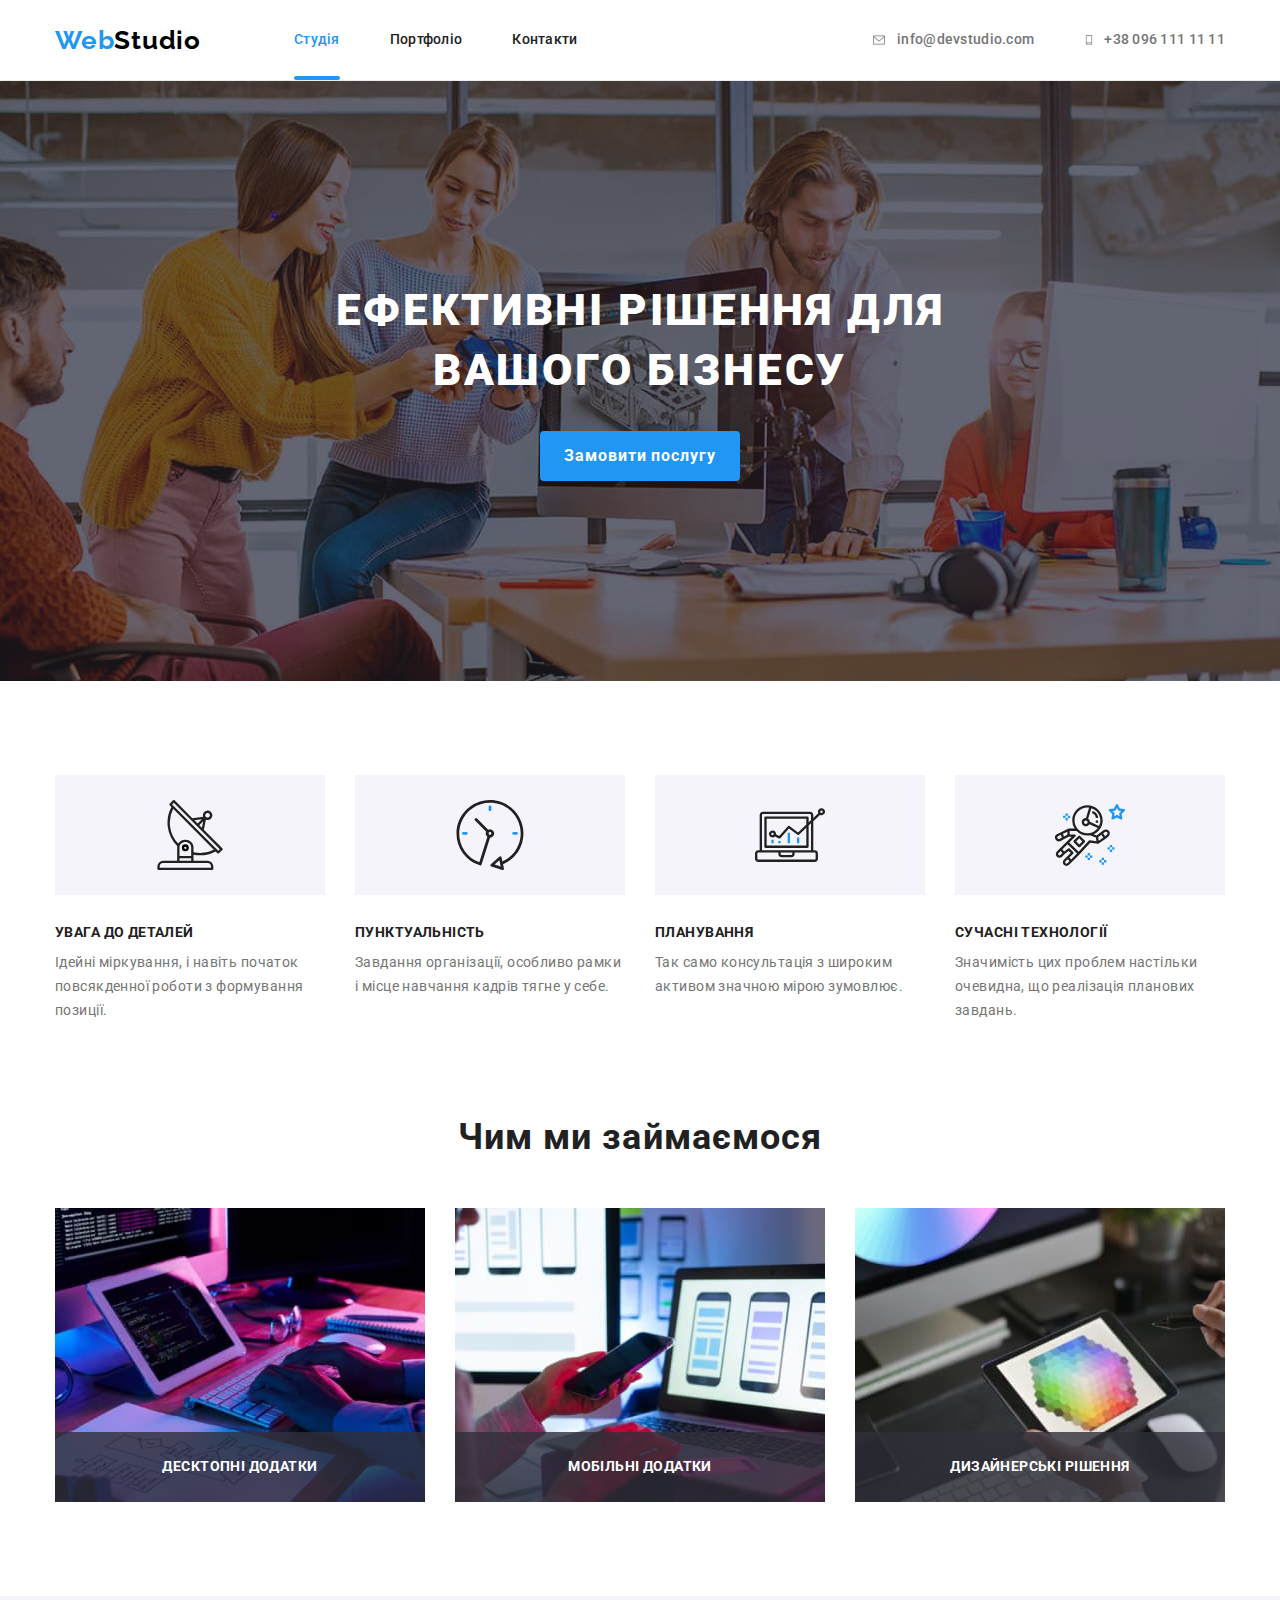
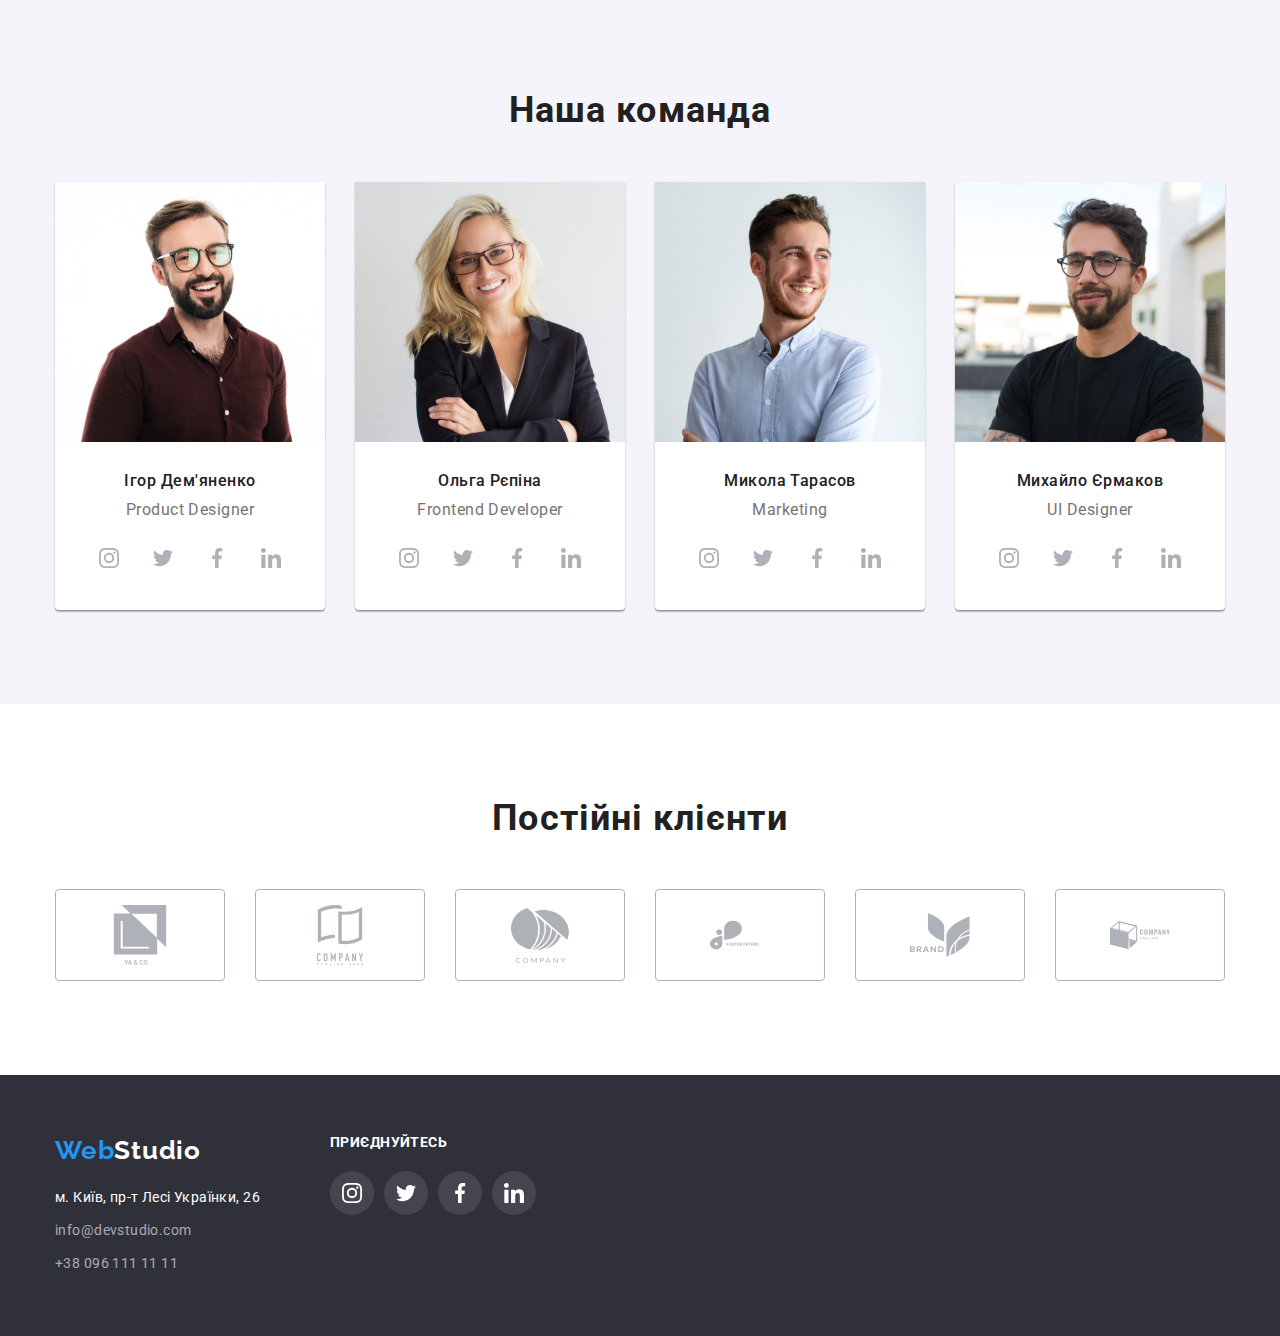
==== index.html @ 46ca6dd7 "primary" ====
<!DOCTYPE html>
<html lang="uk">
<head>
    <meta charset="UTF-8">
    <meta http-equiv="X-UA-Compatible" content="IE=edge">
    <meta name="viewport" content="width=device-width, initial-scale=1.0">
    <title>Web Studio (Version 2.1)</title>
    <link rel="stylesheet" href="https://cdnjs.cloudflare.com/ajax/libs/modern-normalize/1.1.0/modern-normalize.min.css">

    <link rel="preconnect" href="https://fonts.googleapis.com">
    <link rel="preconnect" href="https://fonts.gstatic.com" crossorigin>
    <link href="https://fonts.googleapis.com/css2?family=Raleway:wght@700&family=Roboto:wght@400;500;700;900&display=swap"
    rel="stylesheet">
    <link rel="stylesheet" href="./css/styles.css">
</head>
<body>
    <header class="header">
       <div class="main-nav container">
        <nav class="sub-nav">
            <a class="logo link" href="./index.html">Web<span class="logo-header">Studio</span></a>
            <ul class="site-nav list">
                <li class="item"><a class="link current act" href="./index.html">Студія</a></li>
                <li class="item"><a class="link act" href="./portfolio.html">Портфоліо</a></li>
                <li class="item"><a class="link act" href="">Контакти</a></li>
            </ul>
        </nav>
        <ul class="header-contacts list">
            <li class="item">
                <a class="link act" href="mailto:info@devstudio.com">
                    <svg class="contacts-icon" aria-label="Електронна пошта" width="16" height="12">
                        <use href="./images/icons.svg#icon-envelope"></use>
                    </svg>
                     <span>info@devstudio.com</span></a></li>
            <li class="item">
                <a class="link act" href="tel:+380961111111">
                    <svg class="contacts-icon" aria-label="Номер телефону" width="10" height="16">
                        <use href="./images/icons.svg#icon-smartphone"></use>
                    </svg>
                    <span>+38 096 111 11 11</span></a></li>
        </ul>
       </div>
    </header>
    <!-- Герой-->
    <main>
        <section class="hero">
            <div class="container">
                <h1 class="hero-title">Ефективні рішення для вашого бізнесу</h1>
                <button class="btn" type="button" data-modal-open>Замовити послугу</button>
            </div>
        </section>
        <!--Переваги  -->
        <section class="ourbenefits section">
            <div class="container">
                <h2 class="visually-hidden">Наші переваги</h2>
                <ul class="benefits list">
                    <li class="item">
                        <div class="benefits-bgd">
                            <svg class="benefits-icon" width="70" height="70">
                                <use href="./images/icons.svg#icon-antenna"></use>
                            </svg>
                        </div>
                        <h3 class="subtitle">УВАГА ДО ДЕТАЛЕЙ</h3>
                        <p class="text">Ідейні міркування, і навіть початок повсякденної роботи з формування позиції.</p>
                    </li>
                    <li class="item">
                        <div class="benefits-bgd">
                            <svg class="benefits-icon" width="70" height="70">
                                <use href="./images/icons.svg#icon-clock"></use>
                            </svg>
                        </div>
                        <h3 class="subtitle">ПУНКТУАЛЬНІСТЬ</h3>
                        <p class="text">Завдання організації, особливо рамки і місце навчання кадрів тягне у себе.</p>
                    </li>
                    <li class="item">
                        <div class="benefits-bgd">
                            <svg class="benefits-icon" width="70" height="70">
                                <use href="./images/icons.svg#icon-diagram"></use>
                            </svg>
                        </div>
                        <h3 class="subtitle">ПЛАНУВАННЯ</h3>
                        <p class="text">Так само консультація з широким активом значною мірою зумовлює.</p>
                    </li>
                    <li class="item">
                        <div class="benefits-bgd">
                            <svg class="benefits-icon" width="70" height="70">
                                <use href="./images/icons.svg#icon-astronaut"></use>
                            </svg>
                        </div>
                        <h3 class="subtitle">СУЧАСНІ ТЕХНОЛОГІЇ</h3>
                        <p class="text">Значимість цих проблем настільки очевидна, що реалізація планових завдань.</p>
                    </li>
                </ul>
            </div>
        </section>
        <!--Чим займаємося  -->
        <section class="about section">
            <div class="container">
                <h2 class="title">Чим ми займаємося</h2>
                <ul class="about-list list">
                    <li class="item">
                        <img class="about-picture" src="./images/box1.jpg" alt="Десктопні додатки" width="370" height="294">
                        <p class="about-text">Десктопні додатки</p>
                    </li>
                    <li class="item">
                        <img class="about-picture" src="./images/box2.jpg" alt="Мобільні додатки" width="370" height="294">
                        <p class="about-text">Мобільні додатки</p>
                    </li>
                    <li class="item">
                        <img class="about-picture" src="./images/box3.jpg" alt="Дизайнерські рішення" width="370" height="294">
                        <p class="about-text">Дизайнерські рішення</p>
                    </li>
                </ul>
            </div>
        </section>
        <!-- Наша команда -->
        <section class="team section">
           <div class="container">
            <h2 class="title">Наша команда</h2>
            <ul class="team-list list">
                <li class="items">
                    <img class="team-img" src="./images/img1.jpg" alt="Бородатий брюнет в окулярах посміхається" width="270" height="260">
                    <h3 class="mate item">Ігор Дем'яненко</h3>
                    <p class="job item">Product Designer</p>
                    <ul class="team-soc-list list">
                        <li class="team-soc-items">
                            <a href="" class="team-soc-link link">
                                <svg class="team-soc-icon" width="20" height="20">
                                    <use href="./images/icons.svg#icon-instagram"></use>
                                </svg>
                            </a>
                        </li>
                        <li class="team-soc-items">
                            <a href="" class="team-soc-link link">
                                <svg class="team-soc-icon" width="20" height="20">
                                    <use href="./images/icons.svg#icon-twitter"></use>
                                </svg>
                            </a>
                        </li>
                        <li class="team-soc-items">
                            <a href="" class="team-soc-link link">
                                <svg class="team-soc-icon" width="20" height="20">
                                    <use href="./images/icons.svg#icon-facebook"></use>
                                </svg>
                            </a>
                        </li>
                        <li class="team-soc-items">
                            <a href="" class="team-soc-link link">
                                <svg class="team-soc-icon" width="20" height="20">
                                    <use href="./images/icons.svg#icon-linkedin"></use>
                                </svg>
                            </a>
                        </li>
                    </ul> 
                </li>
                <li class="items">
                    <img class="team-img" src="./images/img2.jpg" alt="Блондинка в окулярах посміхається" width="270" height="260">
                    <h3 class="mate item">Ольга Рєпіна</h3>
                    <p class="job item">Frontend Developer</p>
                    <ul class="team-soc-list list">
                        <li class="team-soc-items">
                            <a href="" class="team-soc-link link">
                                <svg class="team-soc-icon" width="20" height="20">
                                    <use href="./images/icons.svg#icon-instagram"></use>
                                </svg>
                            </a>
                        </li>
                        <li class="team-soc-items">
                            <a href="" class="team-soc-link link">
                                <svg class="team-soc-icon" width="20" height="20">
                                    <use href="./images/icons.svg#icon-twitter"></use>
                                </svg>
                            </a>
                        </li>
                        <li class="team-soc-items">
                            <a href="" class="team-soc-link link">
                                <svg class="team-soc-icon" width="20" height="20">
                                    <use href="./images/icons.svg#icon-facebook"></use>
                                </svg>
                            </a>
                        </li>
                        <li class="team-soc-items">
                            <a href="" class="team-soc-link link">
                                <svg class="team-soc-icon" width="20" height="20">
                                    <use href="./images/icons.svg#icon-linkedin"></use>
                                </svg>
                            </a>
                        </li>
                    </ul>
                </li>
                <li class="items">
                    <img class="team-img" src="./images/img3.jpg" alt="Бородатий шатен посміхається" width="270" height="260">
                    <h3 class="mate item">Микола Тарасов</h3>
                    <p class="job item">Marketing</p>
                    <ul class="team-soc-list list">
                        <li class="team-soc-items">
                            <a href="" class="team-soc-link link">
                                <svg class="team-soc-icon" width="20" height="20">
                                    <use href="./images/icons.svg#icon-instagram"></use>
                                </svg>
                            </a>
                        </li>
                        <li class="team-soc-items">
                            <a href="" class="team-soc-link link">
                                <svg class="team-soc-icon" width="20" height="20">
                                    <use href="./images/icons.svg#icon-twitter"></use>
                                </svg>
                            </a>
                        </li>
                        <li class="team-soc-items">
                            <a href="" class="team-soc-link link">
                                <svg class="team-soc-icon" width="20" height="20">
                                    <use href="./images/icons.svg#icon-facebook"></use>
                                </svg>
                            </a>
                        </li>
                        <li class="team-soc-items">
                            <a href="" class="team-soc-link link">
                                <svg class="team-soc-icon" width="20" height="20">
                                    <use href="./images/icons.svg#icon-linkedin"></use>
                                </svg>
                            </a>
                        </li>
                    </ul>
                </li>
                <li class="items">
                    <img class="team-img" src="./images/img4.jpg" alt="Бородатий брюнет в окулярах" width="270" height="260">
                    <h3 class="mate item">Михайло Єрмаков</h3>
                    <p class="job item">UI Designer</p>
                    <ul class="team-soc-list list">
                        <li class="team-soc-items">
                            <a href="" class="team-soc-link link">
                                <svg class="team-soc-icon" width="20" height="20">
                                    <use href="./images/icons.svg#icon-instagram"></use>
                                </svg>
                            </a>
                        </li>
                        <li class="team-soc-items">
                            <a href="" class="team-soc-link link">
                                <svg class="team-soc-icon" width="20" height="20">
                                    <use href="./images/icons.svg#icon-twitter"></use>
                                </svg>
                            </a>
                        </li>
                        <li class="team-soc-items">
                            <a href="" class="team-soc-link link">
                                <svg class="team-soc-icon" width="20" height="20">
                                    <use href="./images/icons.svg#icon-facebook"></use>
                                </svg>
                            </a>
                        </li>
                        <li class="team-soc-items">
                            <a href="" class="team-soc-link link">
                                <svg class="team-soc-icon" width="20" height="20">
                                    <use href="./images/icons.svg#icon-linkedin"></use>
                                </svg>
                            </a>
                        </li>
                    </ul>
                </li>
            </ul>
           </div>
        </section>
         <!--Постійні клієнти  -->
         <section class="clients section">
            <div class="container">
                <h2 class="title">Постійні клієнти</h2>
                <ul class="clients-list list">
                    <li class="clients-item">
                        <a href="" class="clients-link link">
                            <svg class="clients-icon" width="106" height="60">
                                <use href="./images/icons.svg#icon-company1"></use>
                            </svg>
                        </a>
                    </li>
                    <li class="clients-item">
                        <a href="" class="clients-link link">
                            <svg class="clients-icon" width="106" height="60">
                                <use href="./images/icons.svg#icon-company2"></use>
                            </svg>
                        </a>
                    </li>
                    <li class="clients-item">
                        <a href="" class="clients-link link">
                            <svg class="clients-icon" width="106" height="60">
                                <use href="./images/icons.svg#icon-company3"></use>
                            </svg>
                        </a>
                    </li>
                    <li class="clients-item">
                        <a href="" class="clients-link link">
                            <svg class="clients-icon" width="106" height="60">
                                <use href="./images/icons.svg#icon-company4"></use>
                            </svg>
                        </a>
                    </li>
                    <li class="clients-item">
                        <a href="" class="clients-link link">
                            <svg class="clients-icon" width="106" height="60">
                                <use href="./images/icons.svg#icon-company5"></use>
                            </svg>
                        </a>
                    </li>
                    <li class="clients-item">
                        <a href="" class="clients-link link">
                            <svg class="clients-icon" width="106" height="60">
                                <use href="./images/icons.svg#icon-company6"></use>
                            </svg>
                        </a>
                    </li>
                </ul>
            </div>
        </section>


    </main>
    <footer class="footer">
        <div class="footer-main container">
            <div class="address-block">
                <a class="footer-logo logo link" href="./index.html">Web<span class="logo-footer">Studio</span></a>
                <address>
                    <ul class="footer-list list">
                        <li class="item"><a class="address link act" href="https://goo.gl/maps/8GFU1sr81HUxA8uv8" target="_blank"
                            rel="noreferrer noopener nofollower">
                            м. Київ, пр-т Лесі Українки, 26</a></li>
                        <li class="item"><a class="footer-contacts link act" href="mailto:info@devstudio.com">info@devstudio.com</a></li>
                        <li class="item"><a class="footer-contacts link act" href="tel:+380961111111">+38 096 111 11 11</a></li>
                    </ul>
                </address>
            </div>
            <div class="soc-block">
                <p class="text">Приєднуйтесь</p>
                <ul class="footer-soc-list list">
                    <li class="footer-soc-items">
                        <a href="" class="footer-soc-link link">
                            <svg class="footer-soc-icon" width="20" height="20">
                                <use href="./images/icons.svg#icon-instagram"></use>
                            </svg>
                        </a>
                    </li>
                    <li class="footer-soc-items">
                        <a href="" class="footer-soc-link link">
                            <svg class="footer-soc-icon" width="20" height="20">
                                <use href="./images/icons.svg#icon-twitter"></use>
                            </svg>
                        </a>
                    </li>
                    <li class="footer-soc-items">
                        <a href="#" class="footer-soc-link link">
                            <svg class="footer-soc-icon" width="20" height="20">
                                <use href="./images/icons.svg#icon-facebook"></use>
                            </svg>
                        </a>
                    </li>
                    <li class="footer-soc-items">
                        <a href="" class="footer-soc-link link">
                            <svg class="footer-soc-icon" width="20" height="20">
                                <use href="./images/icons.svg#icon-linkedin"></use>
                            </svg>
                        </a>
                    </li>
                </ul>


            </div>
        </div>
    </footer>  
    <div class="backdrop is-hidden" data-modal>
        <div class="modal">
            <button type="button" class="modal-close btn" data-modal-close>
                <svg class="modal-icon" width="18" height="18">
                    <use href="./images/icons.svg#icon-close"></use>
                </svg>
            </button>
        </div>
    </div>
    <script src="./js/modal.js"></script>
</body>
</html>
---- css/styles.css ----
:root {
    --primary-text-color: #757575;
    --title-text-color: #212121;
    --accent-color: #2196F3;
    --footer-text-color: rgba(255, 255, 255, 0.6);
    --dark-text-color: #000000;
    --light-text-color:#ffffff;
    --primary-bgd-color:#ffffff;
    --secondary-bgd-color:#2F303A;
    --additional-bgd-color:#F5F4FA;
    --active-bgd-color:#188CE8;
    --primary-icon-color: #AFB1B8;

    
    --team-shadow:0px 1px 3px rgba(0, 0, 0, 0.12), 0px 1px 1px rgba(0, 0, 0, 0.14), 0px 2px 1px rgba(0, 0, 0, 0.2);
    --works-shadow:0px 1px 1px rgba(0, 0, 0, 0.12), 0px 4px 4px rgba(0, 0, 0, 0.06), 1px 4px 6px rgba(0, 0, 0, 0.16);
    --workbtns-shadow: 0px 3px 1px rgba(0, 0, 0, 0.1), 0px 1px 2px rgba(0, 0, 0, 0.08), 0px 2px 2px rgba(0, 0, 0, 0.12);
    border-radius: 4px;
    
    --light-border-color:#EEEEEE;
    --header-border-color:#ECECEC;

    --primary-cubic-bezier : cubic-bezier(0.4, 0, 0.2, 1);

    } 


body {
    color: var(--primary-text-color) ;
    transition-;
    font-family: 'Roboto', 'Helvetica', sans-serif;
    font-size: 14px;
    letter-spacing: 0.03em;
    background-color: var(--primary-bgd-color);
}

p,
h1,
h2,
h3,
h4,
h5,
h6 {
    margin: 0;
}

ul {
    margin: 0;
    padding: 0;
}

img {
    display: block;
    max-width: 100%;
    height: auto;
}

.link {
    text-decoration: none;
}

.btn {
    display: inline-block;
    border: 1px solid transparent; 
    border-radius: 4px;

    font-family: inherit;
    cursor: pointer;
} 

.list {
    list-style: none;
} 

.container {
    width: 1200px;
    padding-left: 15px;
    padding-right: 15px;
    margin-left: auto;
    margin-right: auto;
}

/* Header */
.header {
    border-bottom: 1px solid var(--header-border-color);
}

.main-nav {
    display: flex;
    align-items: center;
}  

.sub-nav {
    display: flex;
    align-items: center;

}

.logo {
    margin-right: 93px;

    font-family: 'Raleway', sans-serif;
    color: var(--accent-color);
    font-weight: 700;
    font-size: 26px;
    line-height: 1.19;
    letter-spacing: 0.03em;
}

.logo-header {
    color: var(--dark-text-color);
}

.site-nav {
    display: flex;
} 

.site-nav .item + .item{
    margin-left: 50px;
}


.site-nav .link {
    display: block;
    padding-top: 32px;
    padding-bottom: 32px;
    
    color: var(--title-text-color);
    font-weight: 500;
    font-size: 14px;
    line-height: 1.14;
    letter-spacing: 0.02em;
}

 .link.current {
    position: relative;
    color: var(--accent-color);
} 

.link.current::after {
    position: absolute;
    bottom:0;
    left: 0;
    width: 100%;
    height: 4px;
    content: "";
    
    background-color: var(--accent-color) ;
    border-radius: 2px;
}

.link.act {
    transition: color 250ms var(--primary-cubic-bezier);
}

.link.act:hover,
.link.act:focus {
    color: var(--accent-color);
}

.header-contacts {
    display: flex;
    align-items: center;
    margin-left: auto;
}

/* .header-contacts .item {
    display: flex;
    align-items: center;
    justify-content: center;
} */


.header-contacts .item + .item {
    margin-left: 50px;
}

.header-contacts .link {
    display: flex;
    align-items:center ;
    padding-top: 32px;
    padding-bottom: 32px;

    color: var(--primary-text-color);
    font-weight: 500;
    font-size: 14px;
    line-height: 1.14;
    letter-spacing: 0.02em;
}

.contacts-icon {
    fill: currentColor;
    margin-right: 10px;
}


/* Hero */
.hero {
    background-color: #C4C4C4;
    text-align: center;
    padding: 200px 0;

    background-image: linear-gradient(rgba(47, 48, 58, 0.4), rgba(47, 48, 58, 0.4)) , url(../images/herobgd.jpg);
    background-repeat: no-repeat;
    background-position: center;
    background-size: cover;
}

.hero-title {
    margin: 0 auto 30px;
    width: 696px;
    
    color: var(--light-text-color);
    font-weight: 900;
    font-size: 44px;
    line-height: 1.36;
    letter-spacing: 0.06em;
    text-transform: uppercase;
}

.hero .btn {
    padding: 10px 24px;
    min-width: 200px;

    color: var(--light-text-color);
    font-weight: 700;
    font-size: 16px;
    line-height: 1.88;
    letter-spacing: 0.06em;
    background-color: var(--accent-color);
    border: none;

    transition: background-color 250ms var(--primary-cubic-bezier);
}

.hero .btn:hover,
.hero .btn:focus {
    background-color: var(--active-bgd-color);
}

/* Переваги */
.section {
    padding-top: 94px;
    padding-bottom: 94px;
}

.ourbenefits {
    padding-bottom: 0;
}

.visually-hidden {
    position: absolute;
    width: 1px;
    height: 1px;
    margin: -1px;
    border: 0;
    padding: 0;
    overflow: hidden;
}

.benefits {
    display: flex;
}

.benefits-bgd {
    display: flex;
    justify-content: center;
    align-items: center;
    width: 270px;
    height: 120px;
    margin-bottom: 30px;
    
    background-color: var(--additional-bgd-color);
}

.benefits .subtitle {
    margin-bottom: 10px;

    font-size: 14px;
    line-height: 1.14;
    letter-spacing: 0.03em;
    text-transform: uppercase;
    color: var(--title-text-color);
}

.benefits .text {
    font-size: 14px;
    line-height: 1.71;
    letter-spacing: 0.03em;
}

.benefits .item + .item {
    margin-left: 30px;
}

/* Чим займаємося */
.about-list {
    display: flex;
}

.about-list .item {
    width: calc((100% - 60px) / 3);
}

.about-list .item:not(:last-child) {
    margin-right: 30px;
}

.about .item {
    position: relative;
}

.about-text {
    position: absolute;
    bottom: 0;
    left: 0;
    width: 100%;
    height: 70px;
    display: flex;
    justify-content: center;
    align-items: center;
   
    text-transform: uppercase;
    font-weight: 700;
    line-height: 1.14;
    color:var(--light-text-color);
    background-color: rgba(47, 48, 58, 0.8);        
}

.title {
    margin-bottom: 50px;

    font-size: 36px;
    line-height: 1.16;
    text-align: center;
    letter-spacing: 0.03em;
    color: var(--title-text-color);
}

/* Наша команда */
.team {
    background-color: var(--additional-bgd-color);
}

.team-list .items {
    background-color: var(--primary-bgd-color);
}

.team-list {
    display: flex;
}

.team-list .items {
    max-width: 270px;
    width: calc((100% - 90px) / 4);
    box-shadow: var(--team-shadow);
    border-radius: 0px 0px 4px 4px;
    overflow: hidden;
}

.team-list .items:not(:last-child) {
    margin-right: 30px;
}

.team-list .item {
    font-size: 16px;
    line-height: 1.18;
    text-align: center;
    letter-spacing: 0.03em;
}

.team .mate {
    margin-bottom: 10px;
    padding-top: 30px;

    font-weight: 500;
    color: var(--title-text-color);
}

.team .job {
    margin-bottom: 16px;
}

.team-soc-list {
    display: flex;
    justify-content: center;
    padding-bottom: 30px;
}

.team-soc-items {
    width: 44px;
    height: 44px;
}

.team-soc-items:not(:last-child) {
    margin-right: 10px;
}

.team-soc-link {
    width: 100%;
    height: 100%;
    display: flex;
    border-radius: 50%;
    justify-content: center;
    align-items: center;

    color: var(--primary-icon-color);
    transition: color 250ms var(--primary-cubic-bezier), background-color 250ms var(--primary-cubic-bezier);
}

.team-soc-link:hover,
.team-soc-link:focus {
    color: #ffffff;
    background-color: var(--accent-color);
}

.team-soc-icon {
    fill: currentColor;
}

/* Постійні клієнти  */
.clients-list{
    display: flex;
    justify-content: center;
    align-items: center;
}

.clients-item {
    width: 170px;
    height: 92px;
}

.clients-item:not(:last-child) {
    margin-right: 30px;
}

.clients-link {
    width: 100%;
    height: 100%;
    display: flex;
    justify-content: center;
    align-items: center;
    border: 1px solid var(--primary-icon-color);
    border-radius: 4px;

    color: var(--primary-icon-color);
    transition: color 250ms var(--primary-cubic-bezier), border-color 250ms var(--primary-cubic-bezier);
}


.clients-link:hover,
.clients-link:focus {
    color: var(--accent-color);
    border-color: var(--accent-color);
}

.clients-icon {
    fill: currentColor;
}

/* Футер */
.footer {
    padding-top: 60px;
    padding-bottom: 60px;
    
    background-color: var(--secondary-bgd-color);
}

.footer-main {
    display: flex;
    align-items: flex-start;
    margin-right: auto;
}

.address-block {
    margin-right: 70px;
}

.footer-logo {
    margin-right: 0;
    display: inline-block;
    margin-bottom: 20px;
}

.logo-footer {
    color: var(--light-text-color);
}

.footer-list .item:not(:last-child) {
    margin-bottom: 9px;
}

.address,
.footer-contacts {
    font-style: normal;
    font-weight: 400;
    font-size: 14px;
    line-height: 1.7;
}

.address {
    color:var(--light-text-color);
}

.footer-contacts {
    color: var(--footer-text-color);
}


.soc-block {
    display: flex;
    flex-direction: column;
    align-items: start;
}

.soc-block .text {
    margin-bottom: 20px;
    font-weight: 700;
    line-height: 1.14;
    text-transform: uppercase; 
    color:#ffffff; 
}


.footer-soc-list {
    display: flex;
    justify-content: center;
    align-items: center;
}

.footer-soc-items {
    width: 44px;
    height: 44px;
}

.footer-soc-items:not(:last-child) {
    margin-right: 10px;
}

.footer-soc-link {
    width: 100%;
    height: 100%;
    display: flex;
    border-radius: 50%;
    justify-content: center;
    align-items: center;

    background-color: rgba(255, 255, 255, 0.1);
    color: #ffffff;
    transition: background-color 250ms var(--primary-cubic-bezier);
}

.footer-soc-link:hover,
.footer-soc-link:focus {
    background-color: var(--accent-color);
}

.footer-soc-icon {
    fill: currentColor;
}










/* --------------PORTFOLIO page-------------------------------------------- */
.works-btns {
    display: flex;
    justify-content: center;
    margin-bottom: 50px;
}

.works-btns .btn {
    padding: 6px 22px;
    min-width: 73px;
    border: none;    

    font-weight: 500;
    font-size: 16px;
    line-height: 1.62;
    text-align: center;
    letter-spacing: 0.03em;
    color: var(--title-text-color);
    background-color: var(--additional-bgd-color); 

    transition: color 250ms var(--primary-cubic-bezier), background-color 250ms var(--primary-cubic-bezier), 
    box-shadow 250ms var(--primary-cubic-bezier);
}

.works-btns .item + .item{
    margin-left: 8px;
} 


.works-btns .btn:hover,
.works-btns .btn:focus {
    color: var(--light-text-color);
    background-color: var(--accent-color);
    box-shadow: var(--workbtns-shadow);

}

.works-list {
    display: flex;
    flex-wrap: wrap;
}

.works-list .elem {
    width: calc((100% - 60px) / 3);
    margin-right: 30px;
    margin-bottom: 30px;
}


.works-list .elem:nth-child(3n) {
    margin-right: 0;
}

.works-list .elem:nth-last-child(-n+3) {
    margin-bottom: 0;
}

.works-list .link {
    display: block;

    transition: box-shadow 250ms var(--primary-cubic-bezier);
}

.works-list .link:hover,
.works-list .link:focus {
    box-shadow: var(--works-shadow);
}

.works-list .item {
    padding: 20px 24px;
    border: 1px solid var(--light-border-color);
    border-top: none;
}

.work-thumb {
    position: relative;
    overflow: hidden;
}

.works-list .link:hover .work-overlay-text,
.works-list .link:focus .work-overlay-text {
    transform: translateY(0);
}

.work-overlay-text {
    position: absolute;
    top: 1px;
    height: 100%;
    padding: 63px 24px;

    transition: transform 250ms var(--primary-cubic-bezier);
    transform: translateY(100%);

    background-color: rgba(33, 150, 243, 0.9);
    color: #FFFFFF;
    font-weight: 400;
    font-size: 18px;
    line-height: 1.56;
    
}

.work-name {
    font-size: 18px;
    line-height: 2;
    letter-spacing: 0.06em;
    color: var(--title-text-color);
    margin-bottom: 4px;
}

.work-descr {
    font-size: 16px;
    line-height: 1.88;
    letter-spacing: 0.03em;
    color: var(--primary-text-color);
}

















 /* --------------------------Modal--------------- */


 .backdrop {
     position: fixed;
     top: 0;
     left: 0;
     width: 100%;
     height: 100%;

    transition: opacity 500ms linear, visibility 500ms linear;

    background-color: rgba(0, 0, 0, 0.2);
 }

 .modal {
     position: absolute;
     top: 50%;
     left: 50%;
     min-width: 528px;
     min-height: 581px;
     transform: translate(-50%, -50%) scale(1);
     transition: transform 500ms linear, visibility 500ms linear;

     background-color: #FFFFFF;
     box-shadow: 0px 1px 3px rgba(0, 0, 0, 0.12), 0px 1px 1px rgba(0, 0, 0, 0.14), 0px 2px 1px rgba(0, 0, 0, 0.2);
     border-radius: 4px;
 }

 .backdrop.is-hidden .modal {
    transform: translate(-50%, -50%) scale(0);

 }

 .modal-close {
     position: absolute;
     top: 8px;
     right: 8px;
     width: 30px;
     height: 30px;
     background-color: transparent;
     display: flex;
     align-items: center;
     justify-content: center; 

     border: 1px solid rgba(0, 0, 0, 0.1);
     border-radius: 50%;
 }

 .is-hidden {
     opacity: 0;
     visibility: hidden;
     pointer-events: none;
 }
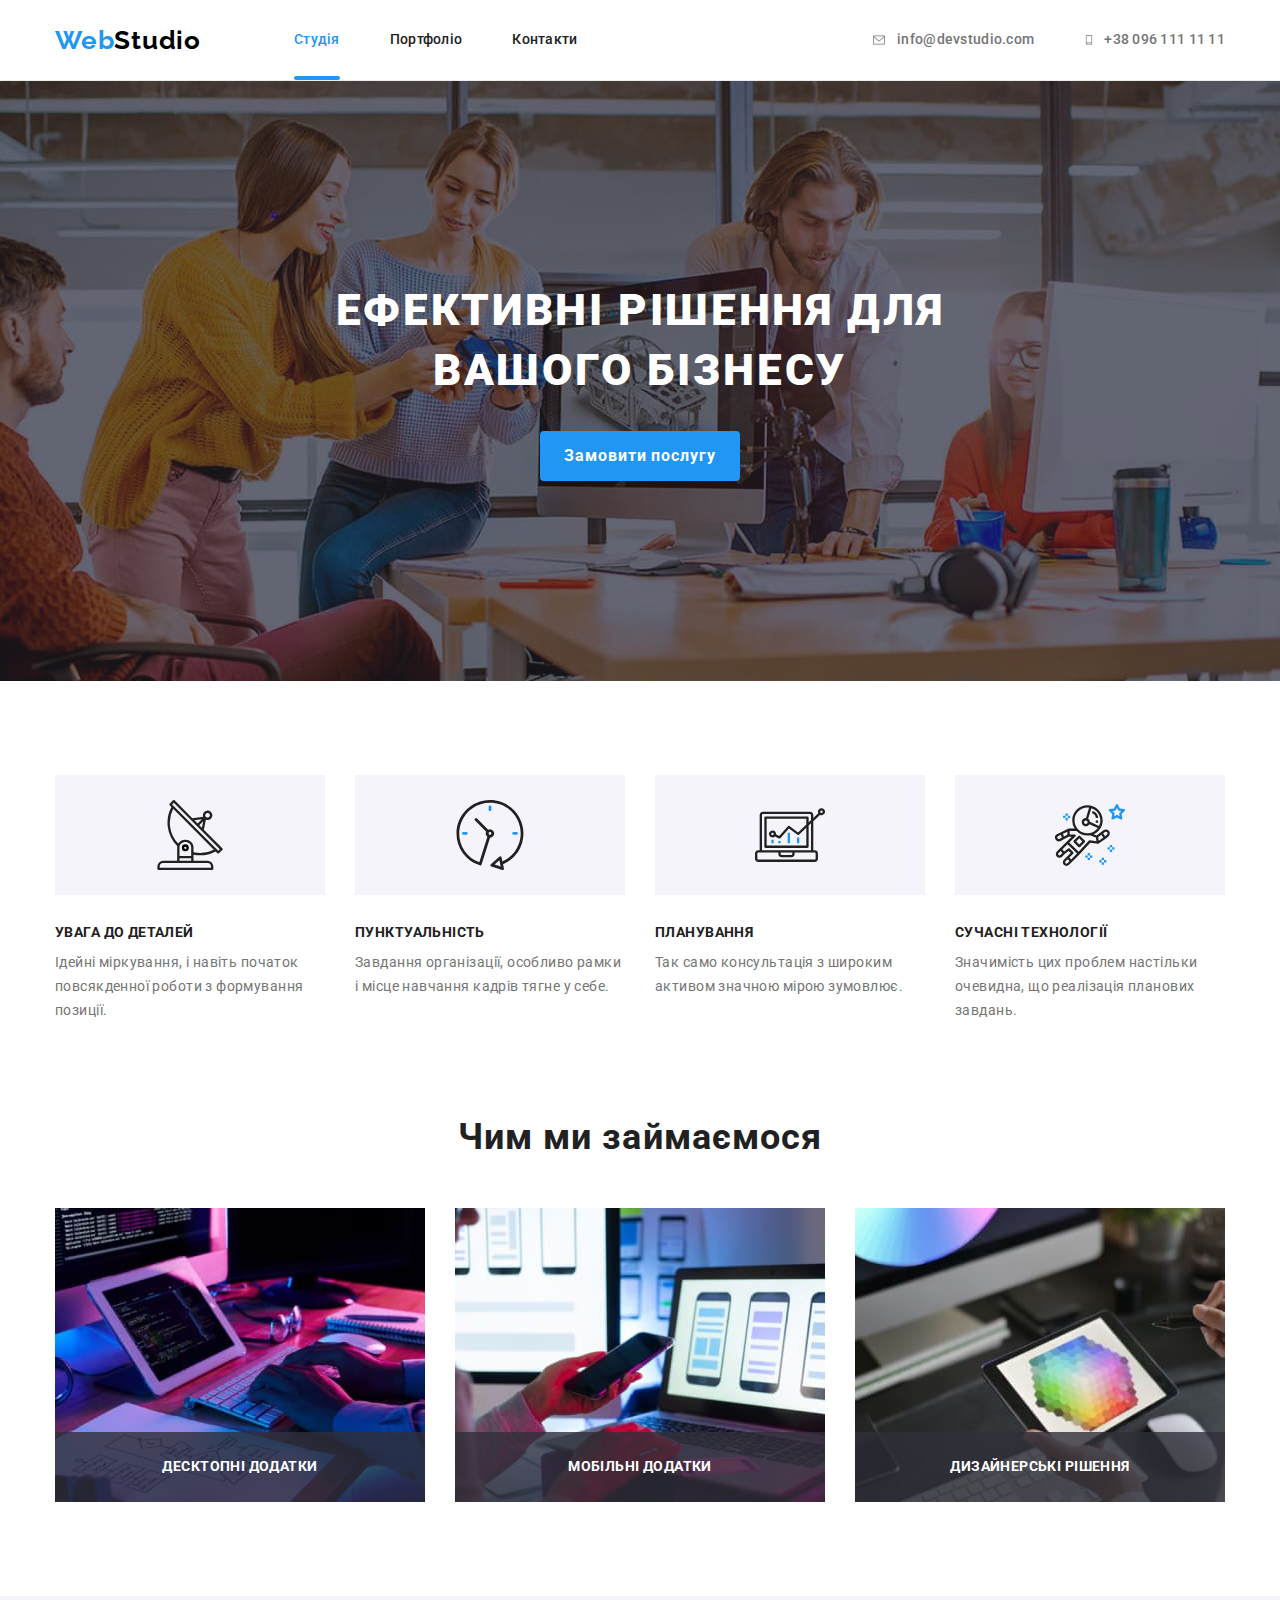
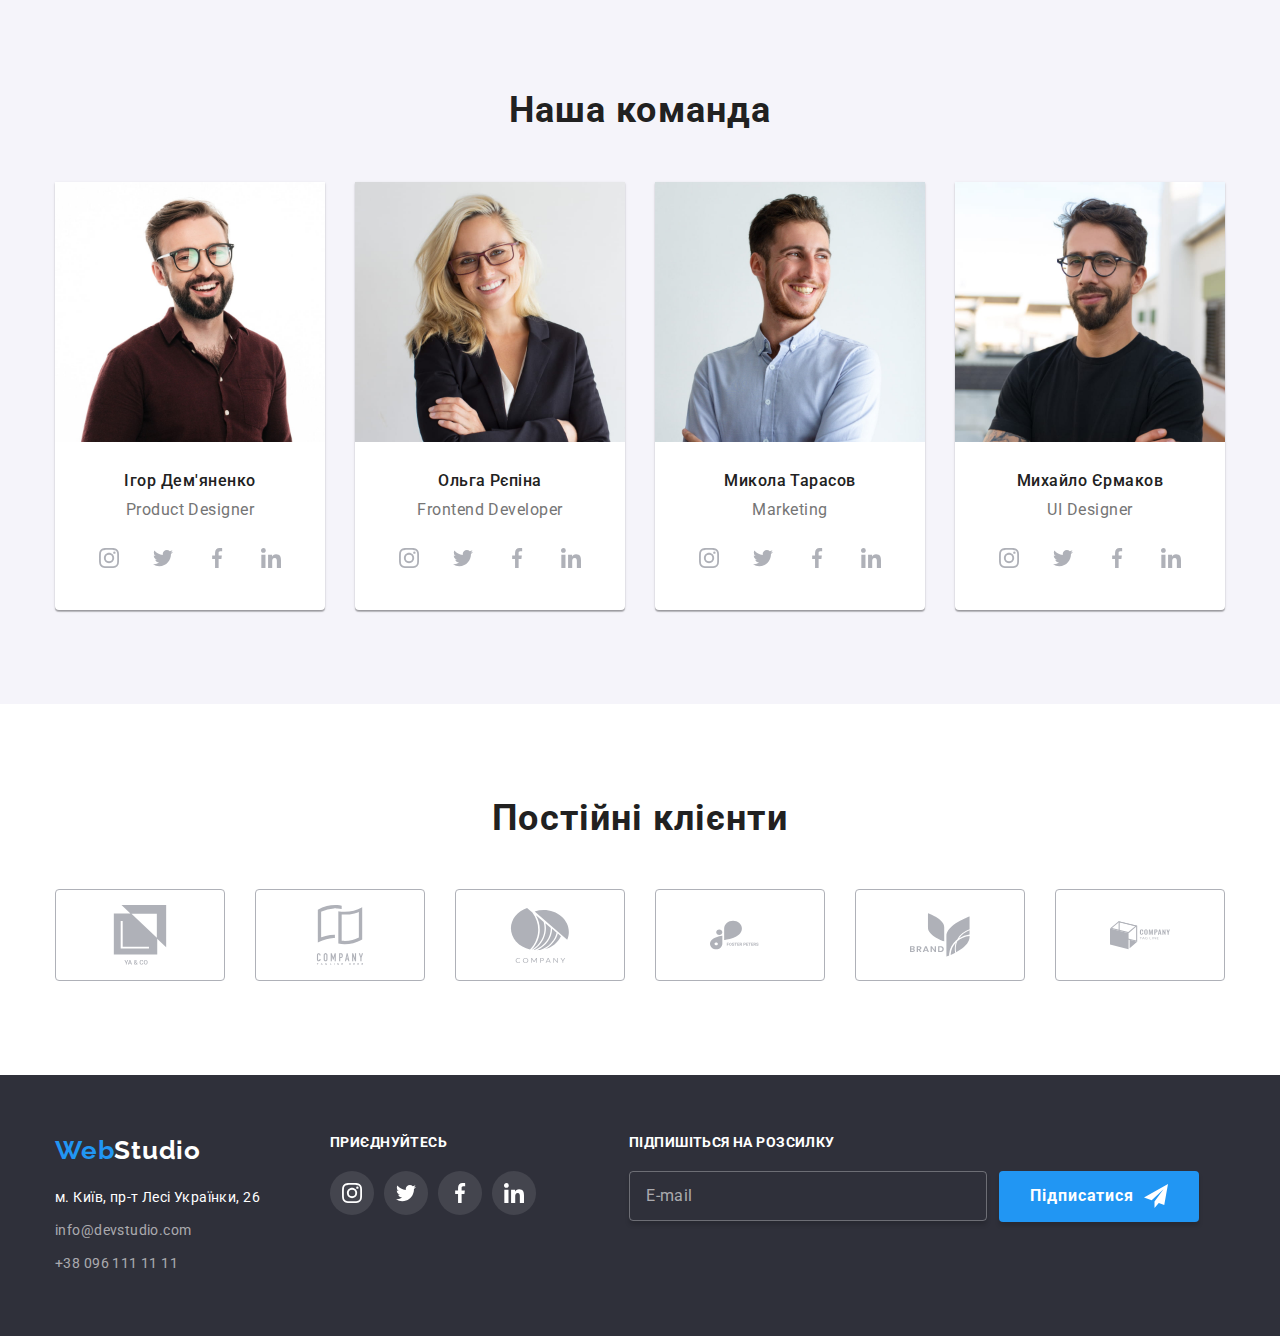
==== commit b1b1f43c: "first changes" ====
--- a/index.html
+++ b/index.html
@@ -359,8 +359,17 @@
                         </a>
                     </li>
                 </ul>
-
-
+            </div>
+            <div class="subscribe-block">
+                <p class="text">Підпишіться на розсилку</p>
+                <div class="subscribe-form">
+                    <input class="subscribe-input" type="email" name="email" placeholder="E-mail">
+                    <button class="subscribe-btn btn" type="submit">Підписатися
+                        <svg class="subscribe-icon" width="24" height="24">
+                            <use href="./images/icons.svg#icon-subscribe"></use>
+                        </svg>
+                    </button>
+                </div>
             </div>
         </div>
     </footer>  
@@ -371,6 +380,50 @@
                     <use href="./images/icons.svg#icon-close"></use>
                 </svg>
             </button>
+            <form action="" class="modal-form">
+                <h2 class="modal-form-title">Залиште свої дані, ми вам передзвонимо</h2>
+                <div class="modal-form-item">
+                    <label class="modal-form-label" for="name">Ім'я</label>
+                    <div class="modal-form-input">
+                        <input type="text" id="name" name="name">
+                        <svg class="modal-form-icon" width="18" height="18">
+                            <use href="./images/icons.svg#icon-person"></use>
+                        </svg>
+                    </div>
+                </div>
+
+                <div class="modal-form-item">
+                    <label class="modal-form-label" for="tel">Телефон</label>
+                    <div class="modal-form-input">
+                        <input type="tel" id="tel" name="tel">
+                        <svg class="modal-form-icon" width="18" height="18">
+                            <use href="./images/icons.svg#icon-phone"></use>
+                        </svg>
+                    </div>                    
+                </div>
+                <div class="modal-form-item">
+                    <label class="modal-form-label" for="email">Пошта</label>
+                    <div class="modal-form-input">
+                        <input type="email" id="email" name="email">
+                        <svg class="modal-form-icon" width="18" height="18">
+                            <use href="./images/icons.svg#icon-email"></use>
+                        </svg>
+                    </div>
+                </div>
+                <div class="modal-form-item">
+                    <label class="modal-form-label" for="comment">Коментар</label>
+                    <textarea class="modal-form-comment" name="comment" id="comment"></textarea>
+                </div>
+
+                <div class="modal-form-policy">
+                    Погоджуюся з розсилкою та приймаю
+                    <a href="">Умови договору</a> 
+                </div>
+
+                <div class="modal-form-submit">
+                    <button class="modal-form-btn btn" type="submit">Відправити</button>
+                </div>
+            </form>
         </div>
     </div>
     <script src="./js/modal.js"></script>
--- a/css/styles.css
+++ b/css/styles.css
@@ -218,7 +218,9 @@
     text-transform: uppercase;
 }
 
-.hero .btn {
+.hero .btn,
+.subscribe-btn,
+.modal-form-btn {
     padding: 10px 24px;
     min-width: 200px;
 
@@ -234,7 +236,11 @@
 }
 
 .hero .btn:hover,
-.hero .btn:focus {
+.hero .btn:focus,
+.subscribe-btn:hover,
+.subscribe-btn:focus,
+.modal-form-btn:hover,
+.modal-form-btn:focus {
     background-color: var(--active-bgd-color);
 }
 
@@ -511,9 +517,11 @@
     display: flex;
     flex-direction: column;
     align-items: start;
-}
-
-.soc-block .text {
+    margin-right: 93px;
+}
+
+.soc-block .text,
+.subscribe-block .text {
     margin-bottom: 20px;
     font-weight: 700;
     line-height: 1.14;
@@ -559,9 +567,48 @@
     fill: currentColor;
 }
 
-
-
-
+.subscribe-form {
+    display: flex;
+
+} 
+
+.subscribe-input {
+    width: 358px;
+    height: 50px;
+    padding: 15px 16px;
+    margin-right: 12px;
+
+    border: 1px solid rgba(255, 255, 255, 0.3);
+    box-shadow: 0px 4px 4px rgba(0, 0, 0, 0.15);
+    border-radius: 4px;
+    background-color: transparent;
+    color: var(--light-text-color);
+    outline: transparent;
+}
+
+.subscribe-input::placeholder {
+    color: rgba(255, 255, 255, 0.6);
+    font-weight: 400;
+    font-size: 16px;
+    line-height: 1.25;
+    letter-spacing: 0.03em;
+}
+
+.subscribe-btn {
+    display: flex;
+    align-items: center;
+    justify-content: center;
+    padding: 10px 24px;
+    
+    box-shadow: 0px 4px 4px rgba(0, 0, 0, 0.15);  
+}
+
+
+.subscribe-icon {
+    margin-left: 10px;
+
+    fill: var(--light-text-color);
+}
 
 
 
@@ -701,60 +748,154 @@
 
 
  /* --------------------------Modal--------------- */
-
-
  .backdrop {
-     position: fixed;
-     top: 0;
-     left: 0;
-     width: 100%;
-     height: 100%;
+    position: fixed;
+    top: 0;
+    left: 0;
+    width: 100%;
+    height: 100%;
 
     transition: opacity 500ms linear, visibility 500ms linear;
-
     background-color: rgba(0, 0, 0, 0.2);
  }
 
  .modal {
-     position: absolute;
-     top: 50%;
-     left: 50%;
-     min-width: 528px;
-     min-height: 581px;
-     transform: translate(-50%, -50%) scale(1);
-     transition: transform 500ms linear, visibility 500ms linear;
-
-     background-color: #FFFFFF;
-     box-shadow: 0px 1px 3px rgba(0, 0, 0, 0.12), 0px 1px 1px rgba(0, 0, 0, 0.14), 0px 2px 1px rgba(0, 0, 0, 0.2);
-     border-radius: 4px;
+    position: absolute;
+    top: 50%;
+    left: 50%;
+    min-width: 528px;
+    min-height: 581px;
+    transform: translate(-50%, -50%) scale(1);
+    transition: transform 500ms linear, visibility 500ms linear;
+
+    background-color: #FFFFFF;
+    box-shadow: 0px 1px 3px rgba(0, 0, 0, 0.12), 0px 1px 1px rgba(0, 0, 0, 0.14), 0px 2px 1px rgba(0, 0, 0, 0.2);
+    border-radius: 4px;
  }
 
  .backdrop.is-hidden .modal {
     transform: translate(-50%, -50%) scale(0);
-
  }
 
  .modal-close {
-     position: absolute;
-     top: 8px;
-     right: 8px;
-     width: 30px;
-     height: 30px;
-     background-color: transparent;
-     display: flex;
-     align-items: center;
-     justify-content: center; 
-
-     border: 1px solid rgba(0, 0, 0, 0.1);
-     border-radius: 50%;
+    position: absolute;
+    top: 8px;
+    right: 8px;
+    width: 30px;
+    height: 30px;
+    background-color: transparent;
+    display: flex;
+    align-items: center;
+    justify-content: center; 
+
+    border: 1px solid rgba(0, 0, 0, 0.1);
+    border-radius: 50%;
  }
 
  .is-hidden {
-     opacity: 0;
-     visibility: hidden;
-     pointer-events: none;
+    opacity: 0;
+    visibility: hidden;
+    pointer-events: none;
  }
 
-
-
-
+ /* ---MODAL FORM--- */
+.modal-form {
+    padding: 40px;
+    min-width: 528px;
+    min-height: 581px;
+
+    background-color: var(--primary-bgd-color);
+    box-shadow: 0px 1px 3px rgba(0, 0, 0, 0.12), 0px 1px 1px rgba(0, 0, 0, 0.14), 0px 2px 1px rgba(0, 0, 0, 0.2);
+    border-radius: 4px;
+}
+
+.modal-form-title {
+    margin-bottom: 12px;
+
+    font-size: 20px;
+    line-height: 1.15;
+    text-align: center;
+    letter-spacing: 0.03em;
+    color: var(--title-text-color);
+}
+
+.modal-form-item {
+    display: flex;
+    flex-direction: column;
+}
+
+.modal-form-item:not(:last-child) {
+    margin-bottom: 10px;
+}
+
+/* .modal-form-item:last-child {
+    margin-bottom: 20px;
+} */
+
+.modal-form-label {
+    padding-bottom: 4px;
+
+    font-weight: 400;
+    font-size: 12px;
+    line-height: 1.16;
+    letter-spacing: 0.01em;
+    color: var(--primary-text-color);
+}
+
+.modal-form-input {
+    position: relative;
+}
+
+.modal-form-icon {
+    position: absolute;
+}
+
+.modal-form-item input,
+.modal-form-comment {
+    display: block;
+    width: 100%;
+    min-height: 40px;
+    padding-top: 12px;
+    padding-right: 16px;
+    padding-bottom: 12px;
+    padding-left: 42px;
+
+    border: 1px solid rgba(33, 33, 33, 0.2);
+    border-radius: 4px;
+    outline: transparent;
+    cursor: pointer;
+}
+
+
+.modal-form-comment {
+    min-height: 120px;
+    padding-left: 16px;
+    resize: none;
+
+}
+
+.modal-form-policy {
+    margin-top: 20px;
+    margin-bottom: 30px;
+}
+
+.modal-form-submit {
+    display: flex;
+    align-items: center;
+    justify-content: center;
+}
+
+.modal-form-btn {
+    box-shadow: 0px 4px 4px rgba(0, 0, 0, 0.15);
+}
+
+.modal-form-btn:focus,
+.modal-form-btn:hover {
+    box-shadow:  4px 4px rgba(0, 0, 0, 0.25);
+}
+
+
+
+
+
+
